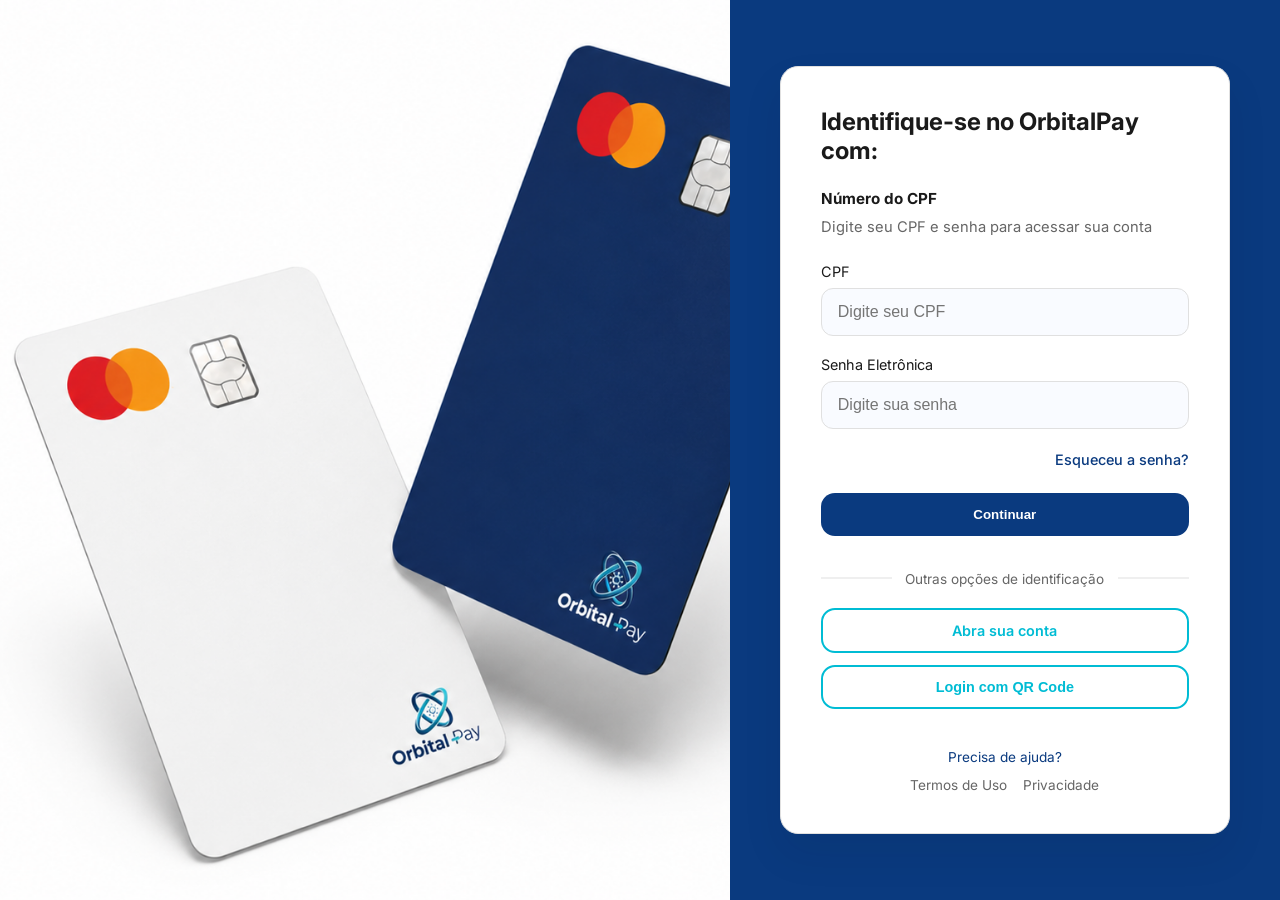
==== index.html @ 44edbce5 "upando html/js/ css prontos para o git" ====
<!DOCTYPE html>
<html lang="pt-br">
<head>
    <meta charset="UTF-8">
    <meta name="viewport" content="width=device-width, initial-scale=1.0">
    <title>Login | OrbitalPay</title>
    <link rel="stylesheet" href="style.css">
    <link href="https://fonts.googleapis.com/css2?family=Rawline:wght@400;700&family=Inter:wght@400;600&display=swap" rel="stylesheet">
</head>
<body>
    <main class="main-container">
<!-- ... outras partes do código acima ... -->
       <!-- Lado Esquerdo: Imagem e Mensagem -->
        <section class="branding-side">
            <div class="image-wrapper">
                <img src="arte cartoes.png" alt="Arte cartões">
                <div class="overlay-brand">
                    <!-- <h1>Orbital<span>Pay</span></h1> -->
                    <!--<p>Segurança e inovação em cada transação digital.</p> -->
                </div>
            </div>
        </section>

<!-- ... outras partes do código abaixo ... -->

        <!-- Lado Direito: Formulário de Login -->
        <section class="login-side">
            <div class="login-card">
                <h2>Identifique-se no OrbitalPay com:</h2>
                
                <div class="input-info">
                    <span>Número do CPF</span>
                    <p>Digite seu CPF e senha para acessar sua conta</p>
                </div>

        <form>
            <div class="input-group">
                <label for="cpf">CPF</label>
                <input type="text" id="cpf" placeholder="Digite seu CPF" required>
            </div>

    <!-- ADICIONE ESTE BLOCO AQUI -->
            <div class="input-group">
                <label for="password">Senha Eletrônica</label>
                <input type="password" id="password" placeholder="Digite sua senha" required>
            </div>

            <div class="forgot-password">
                <a href="mudarSenha.html" class="forgot-link">Esqueceu a senha?</a>
            </div>

            <button type="submit" class="btn-primary">Continuar</button>
        </form>

                <div class="divider">
                    <span>Outras opções de identificação</span>
                </div>

            <ul class="other-options">
                <li>
                    <a href="cadastro.html" class="btn-outline">Abra sua conta</a>
                </li>
                <li>
        <button type="button" class="btn-outline">Login com QR Code</button>
                </li>
            </ul>

                <footer class="login-footer">
                    <a href="#">Precisa de ajuda?</a>
                    <div class="legal-links">
                        <a href="#">Termos de Uso</a>
                        <a href="#">Privacidade</a>
                    </div>
                </footer>
            </div>
        </section>
    </main>
    <script src="javascript.js"></script>
</body>
</html>
---- style.css ----
/* ==========================================================================
   VARIÁVEIS GERAIS (:root)
   Centraliza todas as cores e padrões. Alterar aqui reflete em todo o projeto.
   ========================================================================== */
:root {
    --bg: #f5f7fa;            /* Cor de fundo neutra da página */
    --surface: #ffffff;       /* Cor de fundo dos cartões (branco) */
    --primary: #0a3a7f;       /* Azul oficial da marca OrbitalPay */
    --primary-dark: #001f5c;  /* Azul mais escuro para estados de interação (hover) */
    --secondary: #00bcd4;     /* Ciano para botões de ação secundária e contornos */
    --accent-red: #0400ea;    /* Azul elétrico para acentos específicos */
    --accent-orange: #c0c1e6; /* Lilás suave para fundos ou detalhes */
    --text: #1a1a1a;          /* Preto suave para textos principais (melhor leitura) */
    --muted: #666666;         /* Cinza para textos secundários e legendas */
    --border: #e0e0e0;        /* Cor padrão para bordas e divisores */
    --light-bg: #f0f4f8;      /* Fundo azulado muito leve para inputs */
}

/* ==========================================================================
   RESET E CONFIGURAÇÃO BASE
   Garante que o comportamento dos elementos seja igual em todos os browsers.
   ========================================================================== */
* {
    margin: 0;
    padding: 0;
    box-sizing: border-box; /* Padding e borda não aumentam o tamanho do elemento */
}

html, body {
    min-height: 100%;
}

body {
    font-family: 'Inter', sans-serif;
    background: var(--bg);
    color: var(--text);
    -webkit-font-smoothing: antialiased; /* Torna as fontes mais nítidas no Mac/iOS */
}

/* ==========================================================================
   LAYOUT PRINCIPAL
   Estrutura de tela dividida usando Flexbox.
   ========================================================================== */
.main-container {
    display: flex;
    min-height: 100vh;
    width: 100%;
}

/* --- Lado Esquerdo: Branding/Arte --- */
.branding-side {
    flex: 1.2; /* Ocupa 60% do espaço */
    display: flex;
    align-items: stretch;
    justify-content: center;
    background: linear-gradient(180deg, #e3f2fd 0%, #ffffff 100%);
    padding: 0;
}

/* Container da Imagem: Garante que a arte preencha o lado esquerdo perfeitamente */
.image-wrapper {
    position: relative;
    width: 100%;
    min-height: 100%;
    display: flex;
    justify-content: center;
    align-items: center;
    overflow: hidden;
}

.image-wrapper img {
    width: 100%;
    height: 100%;
    object-fit: cover; /* Faz a imagem cobrir a área sem distorcer */
    display: block;
}

/* Estilo do título que pode sobrepor a imagem (opcional) */
.overlay-brand {
    margin-top: 1.5rem;
    text-align: center;
    width: 100%;
}

.overlay-brand h1 {
    font-size: clamp(2rem, 4vw, 3rem); /* Fonte fluida conforme a tela */
    color: var(--primary);
}

.overlay-brand h1 span {
    color: var(--text);
}

/* --- Lado Direito: Área de Login --- */
.login-side {
    flex: 0.8; /* Ocupa 40% do espaço */
    display: flex;
    align-items: center;
    justify-content: center;
    background: var(--primary); /* Fundo azul atrás do card branco */
    padding: 2rem;
}

/* ==========================================================================
   CARTÃO DE LOGIN (O Formuário)
   Design do "quadro" branco centralizado.
   ========================================================================== */
.login-card {
    width: 100%;
    max-width: 450px;
    padding: 40px;
    background: var(--surface);
    border: 1px solid var(--border);
    border-radius: 18px;
    box-shadow: 0 20px 40px rgba(15, 23, 42, 0.08); /* Sombra suave de profundidade */
}

.login-card h2 {
    font-size: 1.5rem;
    margin-bottom: 1.5rem;
    color: var(--text);
}

/* Informações de instrução (CPF/Texto de ajuda) */
.input-info span {
    display: block;
    font-weight: 700;
    font-size: 0.95rem;
    margin-bottom: 0.5rem;
}

.input-info p {
    font-size: 0.92rem;
    color: var(--muted);
    margin-bottom: 1.5rem;
    line-height: 1.5;
}

/* Espaçamento entre grupos de input */
.input-group {
    margin-bottom: 1.25rem;
}

.input-group label {
    display: block;
    font-size: 0.9rem;
    margin-bottom: 0.5rem;
    color: var(--text);
}

/* Campo de Digitação Personalizado */
.input-group input {
    width: 100%;
    padding: 14px 16px;
    border: 1px solid var(--border);
    border-radius: 12px;
    background: #f9fbff;
    color: var(--text);
    font-size: 1rem;
    transition: border-color 0.2s ease, box-shadow 0.2s ease;
}

/* Efeito ao clicar/focar no campo */
.input-group input:focus {
    outline: none;
    border-color: var(--secondary);
    box-shadow: 0 0 0 4px rgba(0, 188, 212, 0.12);
}

/* Botão Principal Azul (Continuar) */
.btn-primary {
    width: 100%;
    padding: 14px 16px;
    background: var(--primary);
    color: white;
    border: none;
    border-radius: 14px;
    font-weight: 700;
    cursor: pointer;
    transition: background 0.2s ease, transform 0.15s ease;
}

.btn-primary:hover {
    background: var(--primary-dark);
    transform: translateY(-1px); /* Sobe levemente ao passar o mouse */
}

/* Links de Esqueci Senha */
.forgot-password {
    text-align: right;
    margin-bottom: 1.5rem;
}

.forgot-link {
    color: var(--primary);
    text-decoration: none;
    font-size: 0.9rem;
    font-weight: 500;
    transition: color 0.2s ease;
}

.forgot-link:hover {
    color: var(--secondary);
    text-decoration: underline;
}

/* ==========================================================================
   DIVISORES E OUTRAS OPÇÕES
   Organiza os botões secundários abaixo do formulário.
   ========================================================================== */

/* Linha horizontal com o texto "ou" no meio */
.divider {
    position: relative;
    margin: 2rem 0 1.25rem;
    text-align: center;
}

.divider::before {
    content: '';
    position: absolute;
    left: 0;
    right: 0;
    top: 50%;
    height: 1px;
    background: var(--border);
    transform: translateY(-50%);
}

.divider span {
    position: relative;
    display: inline-block;
    padding: 0 0.85rem;
    background: var(--surface);
    color: var(--muted);
    font-size: 0.85rem;
}

.other-options {
    list-style: none;
}

.other-options li + li {
    margin-top: 0.75rem;
}

/* Botão de Borda (Abrir Conta / QR Code) */
.btn-outline {
    width: 100%;
    padding: 12px 16px;
    background: transparent;
    border: 2px solid var(--secondary);
    color: var(--secondary);
    border-radius: 14px;
    cursor: pointer;
    text-decoration: none;
    display: flex;
    align-items: center;
    justify-content: center;
    font-size: 0.9rem;
    font-weight: 600;
    transition: background 0.2s ease;
}

.btn-outline:hover {
    background: rgba(0, 188, 212, 0.12);
}

/* ==========================================================================
   FOOTER E LINKS LEGAIS
   Textos de ajuda e termos no rodapé do card.
   ========================================================================== */
.login-footer {
    margin-top: 2.5rem;
    text-align: center;
    font-size: 0.85rem;
    color: var(--muted);
}

.login-footer a {
    color: var(--primary);
    text-decoration: none;
    transition: color 0.2s ease;
}

.legal-links {
    margin-top: 0.75rem;
    display: flex;
    justify-content: center;
    gap: 1rem;
    flex-wrap: wrap;
}

.legal-links a {
    color: var(--muted);
    text-decoration: none;
}

.legal-links a:hover {
    color: var(--text);
}

/* ==========================================================================
   RESPONSIVIDADE (Media Queries)
   Ajusta o layout para diferentes tamanhos de tela.
   ========================================================================== */

/* Tablets e notebooks pequenos */
@media (max-width: 960px) {
    .main-container {
        flex-direction: column;
    }

    .branding-side,
    .login-side {
        padding: 2rem 1.5rem;
    }

    .login-card {
        padding: 32px;
    }
}

/* Celulares (Esconde a arte e foca 100% no formulário) */
@media (max-width: 768px) {
    .branding-side {
        display: none; /* Esconde o lado esquerdo */
    }

    .login-side {
        flex: 1;
        padding: 2rem 1rem;
        background: var(--bg); /* Fundo mais leve no celular */
    }

    .login-card {
        max-width: 100%;
        border: none;
        box-shadow: none;
        background: transparent; /* Remove o card para parecer uma tela nativa app */
    }
}
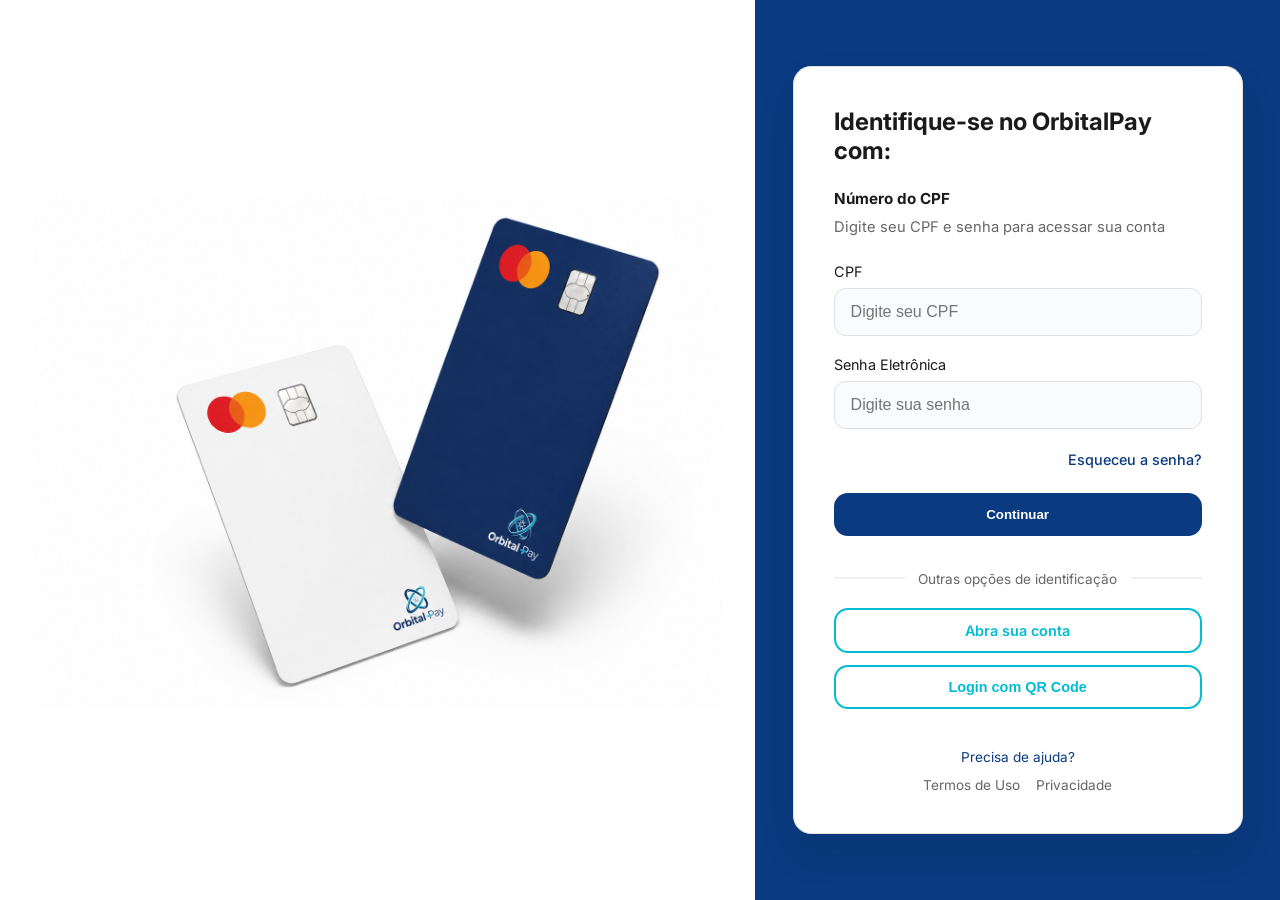
==== commit a18d4fc9: "indexação raiz" ====
--- a/index.html
+++ b/index.html
@@ -1,80 +1,80 @@
-<!DOCTYPE html>
-<html lang="pt-br">
-<head>
-    <meta charset="UTF-8">
-    <meta name="viewport" content="width=device-width, initial-scale=1.0">
-    <title>Login | OrbitalPay</title>
-    <link rel="stylesheet" href="style.css">
-    <link href="https://fonts.googleapis.com/css2?family=Rawline:wght@400;700&family=Inter:wght@400;600&display=swap" rel="stylesheet">
-</head>
-<body>
-    <main class="main-container">
-<!-- ... outras partes do código acima ... -->
-       <!-- Lado Esquerdo: Imagem e Mensagem -->
-        <section class="branding-side">
-            <div class="image-wrapper">
-                <img src="arte cartoes.png" alt="Arte cartões">
-                <div class="overlay-brand">
-                    <!-- <h1>Orbital<span>Pay</span></h1> -->
-                    <!--<p>Segurança e inovação em cada transação digital.</p> -->
-                </div>
-            </div>
-        </section>
-
-<!-- ... outras partes do código abaixo ... -->
-
-        <!-- Lado Direito: Formulário de Login -->
-        <section class="login-side">
-            <div class="login-card">
-                <h2>Identifique-se no OrbitalPay com:</h2>
-                
-                <div class="input-info">
-                    <span>Número do CPF</span>
-                    <p>Digite seu CPF e senha para acessar sua conta</p>
-                </div>
-
-        <form>
-            <div class="input-group">
-                <label for="cpf">CPF</label>
-                <input type="text" id="cpf" placeholder="Digite seu CPF" required>
-            </div>
-
-    <!-- ADICIONE ESTE BLOCO AQUI -->
-            <div class="input-group">
-                <label for="password">Senha Eletrônica</label>
-                <input type="password" id="password" placeholder="Digite sua senha" required>
-            </div>
-
-            <div class="forgot-password">
-                <a href="mudarSenha.html" class="forgot-link">Esqueceu a senha?</a>
-            </div>
-
-            <button type="submit" class="btn-primary">Continuar</button>
-        </form>
-
-                <div class="divider">
-                    <span>Outras opções de identificação</span>
-                </div>
-
-            <ul class="other-options">
-                <li>
-                    <a href="cadastro.html" class="btn-outline">Abra sua conta</a>
-                </li>
-                <li>
-        <button type="button" class="btn-outline">Login com QR Code</button>
-                </li>
-            </ul>
-
-                <footer class="login-footer">
-                    <a href="#">Precisa de ajuda?</a>
-                    <div class="legal-links">
-                        <a href="#">Termos de Uso</a>
-                        <a href="#">Privacidade</a>
-                    </div>
-                </footer>
-            </div>
-        </section>
-    </main>
-    <script src="javascript.js"></script>
-</body>
+<!DOCTYPE html>
+<html lang="pt-br">
+<head>
+    <meta charset="UTF-8">
+    <meta name="viewport" content="width=device-width, initial-scale=1.0">
+    <title>Login | OrbitalPay</title>
+    <link rel="stylesheet" href="src/css/style.css">
+    <link href="https://fonts.googleapis.com/css2?family=Rawline:wght@400;700&family=Inter:wght@400;600&display=swap" rel="stylesheet">
+</head>
+<body>
+    <main class="main-container">
+<!-- ... outras partes do código acima ... -->
+       <!-- Lado Esquerdo: Imagem e Mensagem -->
+        <section class="branding-side">
+            <div class="image-wrapper">
+                <img src="public/assets/arte cartoes.png" alt="Arte cartões">
+                <div class="overlay-brand">
+                    <!-- <h1>Orbital<span>Pay</span></h1> -->
+                    <!--<p>Segurança e inovação em cada transação digital.</p> -->
+                </div>
+            </div>
+        </section>
+
+<!-- ... outras partes do código abaixo ... -->
+
+        <!-- Lado Direito: Formulário de Login -->
+        <section class="login-side">
+            <div class="login-card">
+                <h2>Identifique-se no OrbitalPay com:</h2>
+                
+                <div class="input-info">
+                    <span>Número do CPF</span>
+                    <p>Digite seu CPF e senha para acessar sua conta</p>
+                </div>
+
+        <form>
+            <div class="input-group">
+                <label for="cpf">CPF</label>
+                <input type="text" id="cpf" placeholder="Digite seu CPF" required>
+            </div>
+
+    <!-- ADICIONE ESTE BLOCO AQUI -->
+            <div class="input-group">
+                <label for="password">Senha Eletrônica</label>
+                <input type="password" id="password" placeholder="Digite sua senha" required>
+            </div>
+
+            <div class="forgot-password">
+                <a href="src/pages/mudarSenha.html" class="forgot-link">Esqueceu a senha?</a>
+            </div>
+
+            <button type="submit" class="btn-primary">Continuar</button>
+        </form>
+
+                <div class="divider">
+                    <span>Outras opções de identificação</span>
+                </div>
+
+            <ul class="other-options">
+                <li>
+                    <a href="src/pages/cadastro.html" class="btn-outline">Abra sua conta</a>
+                </li>
+                <li>
+        <button type="button" class="btn-outline">Login com QR Code</button>
+                </li>
+            </ul>
+
+                <footer class="login-footer">
+                    <a href="#">Precisa de ajuda?</a>
+                    <div class="legal-links">
+                        <a href="#">Termos de Uso</a>
+                        <a href="#">Privacidade</a>
+                    </div>
+                </footer>
+            </div>
+        </section>
+    </main>
+    <script src="src/js/javascript.js"></script>
+</body>
 </html>
--- a/src/css/style.css
+++ b/src/css/style.css
@@ -0,0 +1,371 @@
+/* ==========================================================================
+   VARIÁVEIS GERAIS (:root)
+   Centraliza todas as cores e padrões. Alterar aqui reflete em todo o projeto.
+   ========================================================================== */
+:root {
+    --bg: #f5f7fa;            /* Cor de fundo neutra da página */
+    --surface: #ffffff;       /* Cor de fundo dos cartões (branco) */
+    --primary: #0a3a7f;       /* Azul oficial da marca OrbitalPay */
+    --primary-dark: #001f5c;  /* Azul mais escuro para estados de interação (hover) */
+    --secondary: #00bcd4;     /* Ciano para botões de ação secundária e contornos */
+    --accent-red: #0400ea;    /* Azul elétrico para acentos específicos */
+    --accent-orange: #c0c1e6; /* Lilás suave para fundos ou detalhes */
+    --text: #1a1a1a;          /* Preto suave para textos principais (melhor leitura) */
+    --muted: #666666;         /* Cinza para textos secundários e legendas */
+    --border: #e0e0e0;        /* Cor padrão para bordas e divisores */
+    --light-bg: #f0f4f8;      /* Fundo azulado muito leve para inputs */
+}
+
+/* ==========================================================================
+   RESET E CONFIGURAÇÃO BASE
+   Garante que o comportamento dos elementos seja igual em todos os browsers.
+   ========================================================================== */
+* {
+    margin: 0;
+    padding: 0;
+    box-sizing: border-box; /* Padding e borda não aumentam o tamanho do elemento */
+}
+
+html, body {
+    min-height: 100%;
+}
+
+body {
+    font-family: 'Inter', sans-serif;
+    background: var(--bg);
+    color: var(--text);
+    -webkit-font-smoothing: antialiased; /* Torna as fontes mais nítidas no Mac/iOS */
+}
+
+/* ==========================================================================
+   LAYOUT PRINCIPAL
+   Estrutura de tela dividida usando Flexbox.
+   ========================================================================== */
+.main-container {
+    display: flex;
+    min-height: 100vh;
+    width: 100%;
+}
+
+/* --- Lado Esquerdo: Branding/Arte --- */
+.branding-side {
+    flex: 1.2; /* Ocupa 60% do espaço */
+    display: flex;
+    align-items: center;
+    justify-content: center;
+    background: #ffffff; /* Fundo branco alinhado com o fundo original da arte */
+    padding: 2rem;
+}
+
+/* Container da Imagem */
+.image-wrapper {
+    position: relative;
+    width: 100%;
+    height: 100%;
+    display: flex;
+    justify-content: center;
+    align-items: center;
+    overflow: hidden;
+}
+
+.image-wrapper img {
+    max-width: 100%;
+    max-height: 85vh; /* Evita estouro de altura vertical */
+    object-fit: contain; /* Exibe a imagem por inteiro sem cortar os cartões */
+    display: block;
+}
+
+/* Estilo do título que pode sobrepor a imagem (opcional) */
+.overlay-brand {
+    margin-top: 1.5rem;
+    text-align: center;
+    width: 100%;
+}
+
+.overlay-brand h1 {
+    font-size: clamp(2rem, 4vw, 3rem); /* Fonte fluida conforme a tela */
+    color: var(--primary);
+}
+
+.overlay-brand h1 span {
+    color: var(--text);
+}
+
+/* --- Lado Direito: Área de Login --- */
+.login-side {
+    flex: 0.8; /* Ocupa 40% do espaço */
+    display: flex;
+    align-items: center;
+    justify-content: center;
+    background: var(--primary); /* Fundo azul atrás do card branco */
+    padding: 2rem;
+}
+
+/* ==========================================================================
+   CARTÃO DE LOGIN (O Formulário)
+   Design do "quadro" branco centralizado.
+   ========================================================================== */
+.login-card {
+    width: 100%;
+    max-width: 450px;
+    padding: 40px;
+    background: var(--surface);
+    border: 1px solid var(--border);
+    border-radius: 18px;
+    box-shadow: 0 20px 40px rgba(15, 23, 42, 0.08); /* Sombra suave de profundidade */
+}
+
+.login-card h2 {
+    font-size: 1.5rem;
+    margin-bottom: 1.5rem;
+    color: var(--text);
+}
+
+/* Informações de instrução (CPF/Texto de ajuda) */
+.input-info span {
+    display: block;
+    font-weight: 700;
+    font-size: 0.95rem;
+    margin-bottom: 0.5rem;
+}
+
+.input-info p {
+    font-size: 0.92rem;
+    color: var(--muted);
+    margin-bottom: 1.5rem;
+    line-height: 1.5;
+}
+
+/* Espaçamento entre grupos de input */
+.input-group {
+    margin-bottom: 1.25rem;
+}
+
+.input-group label {
+    display: block;
+    font-size: 0.9rem;
+    margin-bottom: 0.5rem;
+    color: var(--text);
+}
+
+/* Campo de Digitação Personalizado */
+.input-group input {
+    width: 100%;
+    padding: 14px 16px;
+    border: 1px solid var(--border);
+    border-radius: 12px;
+    background: #f9fbff;
+    color: var(--text);
+    font-size: 1rem;
+    transition: border-color 0.2s ease, box-shadow 0.2s ease;
+}
+
+/* Efeito ao clicar/focar no campo */
+.input-group input:focus {
+    outline: none;
+    border-color: var(--secondary);
+    box-shadow: 0 0 0 4px rgba(0, 188, 212, 0.12);
+}
+
+/* Botão Principal Azul (Continuar) */
+.btn-primary {
+    width: 100%;
+    padding: 14px 16px;
+    background: var(--primary);
+    color: white;
+    border: none;
+    border-radius: 14px;
+    font-weight: 700;
+    cursor: pointer;
+    transition: background 0.2s ease, transform 0.15s ease;
+}
+
+.btn-primary:hover {
+    background: var(--primary-dark);
+    transform: translateY(-1px); /* Sobe levemente ao passar o mouse */
+}
+
+/* Links de Esqueci Senha */
+.forgot-password {
+    text-align: right;
+    margin-bottom: 1.5rem;
+}
+
+.forgot-link {
+    color: var(--primary);
+    text-decoration: none;
+    font-size: 0.9rem;
+    font-weight: 500;
+    transition: color 0.2s ease;
+}
+
+.forgot-link:hover {
+    color: var(--secondary);
+    text-decoration: underline;
+}
+
+/* ==========================================================================
+   DIVISORES E OUTRAS OPÇÕES
+   Organiza os botões secundários abaixo do formulário.
+   ========================================================================== */
+
+/* Linha horizontal com o texto "ou" no meio */
+.divider {
+    position: relative;
+    margin: 2rem 0 1.25rem;
+    text-align: center;
+}
+
+.divider::before {
+    content: '';
+    position: absolute;
+    left: 0;
+    right: 0;
+    top: 50%;
+    height: 1px;
+    background: var(--border);
+    transform: translateY(-50%);
+}
+
+.divider span {
+    position: relative;
+    display: inline-block;
+    padding: 0 0.85rem;
+    background: var(--surface);
+    color: var(--muted);
+    font-size: 0.85rem;
+}
+
+.other-options {
+    list-style: none;
+}
+
+.other-options li + li {
+    margin-top: 0.75rem;
+}
+
+/* Botão de Borda (Abrir Conta / QR Code) */
+.btn-outline {
+    width: 100%;
+    padding: 12px 16px;
+    background: transparent;
+    border: 2px solid var(--secondary);
+    color: var(--secondary);
+    border-radius: 14px;
+    cursor: pointer;
+    text-decoration: none;
+    display: flex;
+    align-items: center;
+    justify-content: center;
+    font-size: 0.9rem;
+    font-weight: 600;
+    transition: background 0.2s ease;
+}
+
+.btn-outline:hover {
+    background: rgba(0, 188, 212, 0.12);
+}
+
+/* ==========================================================================
+   FOOTER E LINKS LEGAIS
+   Textos de ajuda e termos no rodapé do card.
+   ========================================================================== */
+.login-footer {
+    margin-top: 2.5rem;
+    text-align: center;
+    font-size: 0.85rem;
+    color: var(--muted);
+}
+
+.login-footer a {
+    color: var(--primary);
+    text-decoration: none;
+    transition: color 0.2s ease;
+}
+
+.legal-links {
+    margin-top: 0.75rem;
+    display: flex;
+    justify-content: center;
+    gap: 1rem;
+    flex-wrap: wrap;
+}
+
+.legal-links a {
+    color: var(--muted);
+    text-decoration: none;
+}
+
+.legal-links a:hover {
+    color: var(--text);
+}
+
+/* ==========================================================================
+   RESPONSIVIDADE (Media Queries)
+   Ajusta o layout para diferentes tamanhos de tela.
+   ========================================================================== */
+
+/* Tablets e notebooks pequenos */
+@media (max-width: 960px) {
+    .main-container {
+        flex-direction: column;
+    }
+
+    .branding-side,
+    .login-side {
+        padding: 2rem 1.5rem;
+    }
+
+    .login-card {
+        padding: 32px;
+    }
+}
+
+/* Celulares (Esconde a arte e foca 100% no formulário) */
+@media (max-width: 768px) {
+    .branding-side {
+        display: none; /* Esconde o lado esquerdo */
+    }
+
+    .login-side {
+        flex: 1;
+        padding: 2rem 1rem;
+        background: var(--bg); /* Fundo mais leve no celular */
+    }
+
+    .login-card {
+        max-width: 100%;
+        border: none;
+        box-shadow: none;
+        background: transparent; /* Remove o card para parecer uma tela nativa app */
+    }
+}
+
+/* ==========================================================================
+   ESTILIZAÇÃO DA BARRA DE ROLAGEM (SCROLLBAR)
+   ========================================================================== */
+
+/* Suporte para Chrome, Safari, Edge e Opera */
+::-webkit-scrollbar {
+    width: 8px;                /* Largura da barra vertical */
+    height: 8px;               /* Altura da barra horizontal */
+}
+
+::-webkit-scrollbar-track {
+    background: #f0f4f8;       /* Fundo suave combinando com o tema */
+}
+
+::-webkit-scrollbar-thumb {
+    background: var(--primary);/* Azul oficial da OrbitalPay */
+    border-radius: 10px;       /* Pontas arredondadas */
+}
+
+::-webkit-scrollbar-thumb:hover {
+    background: var(--primary-dark); /* Azul escuro ao passar o mouse */
+}
+
+/* Suporte para Firefox */
+* {
+    scrollbar-width: thin;
+    scrollbar-color: var(--primary) #f0f4f8;
+}
